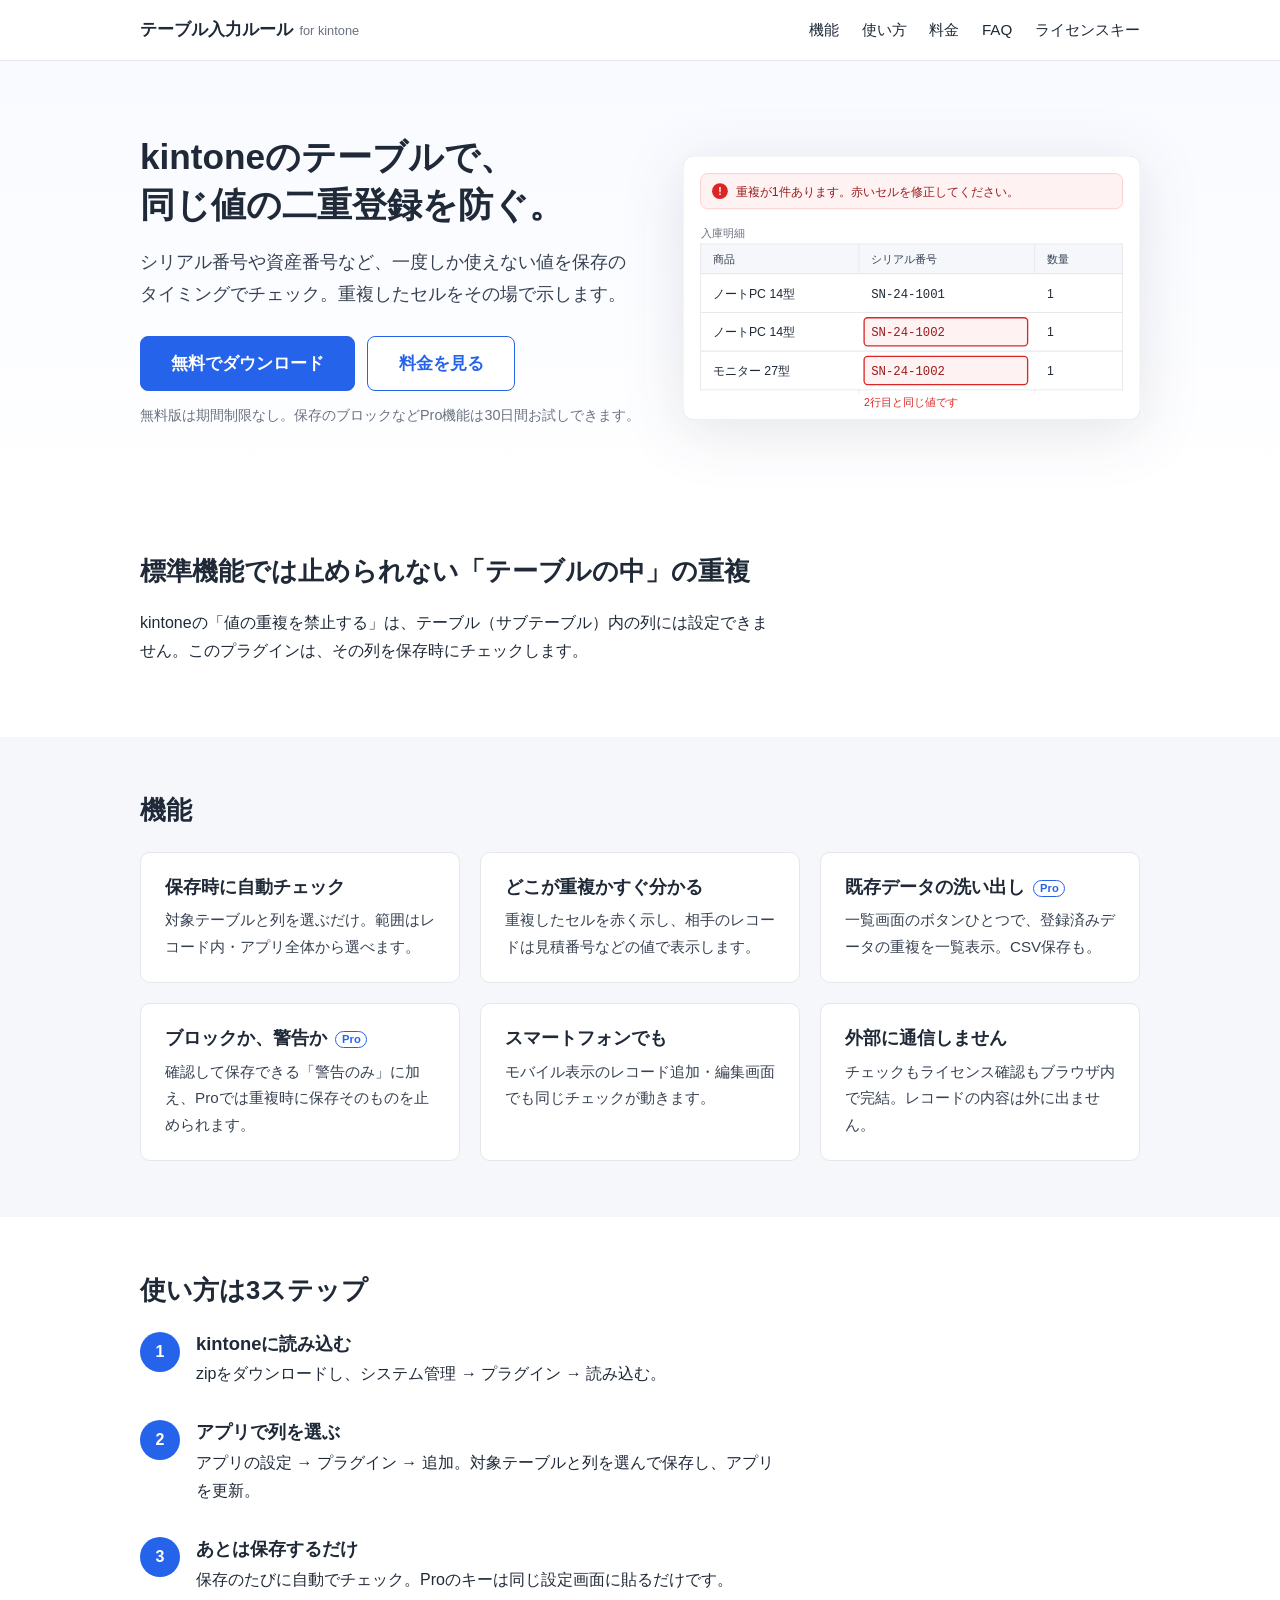
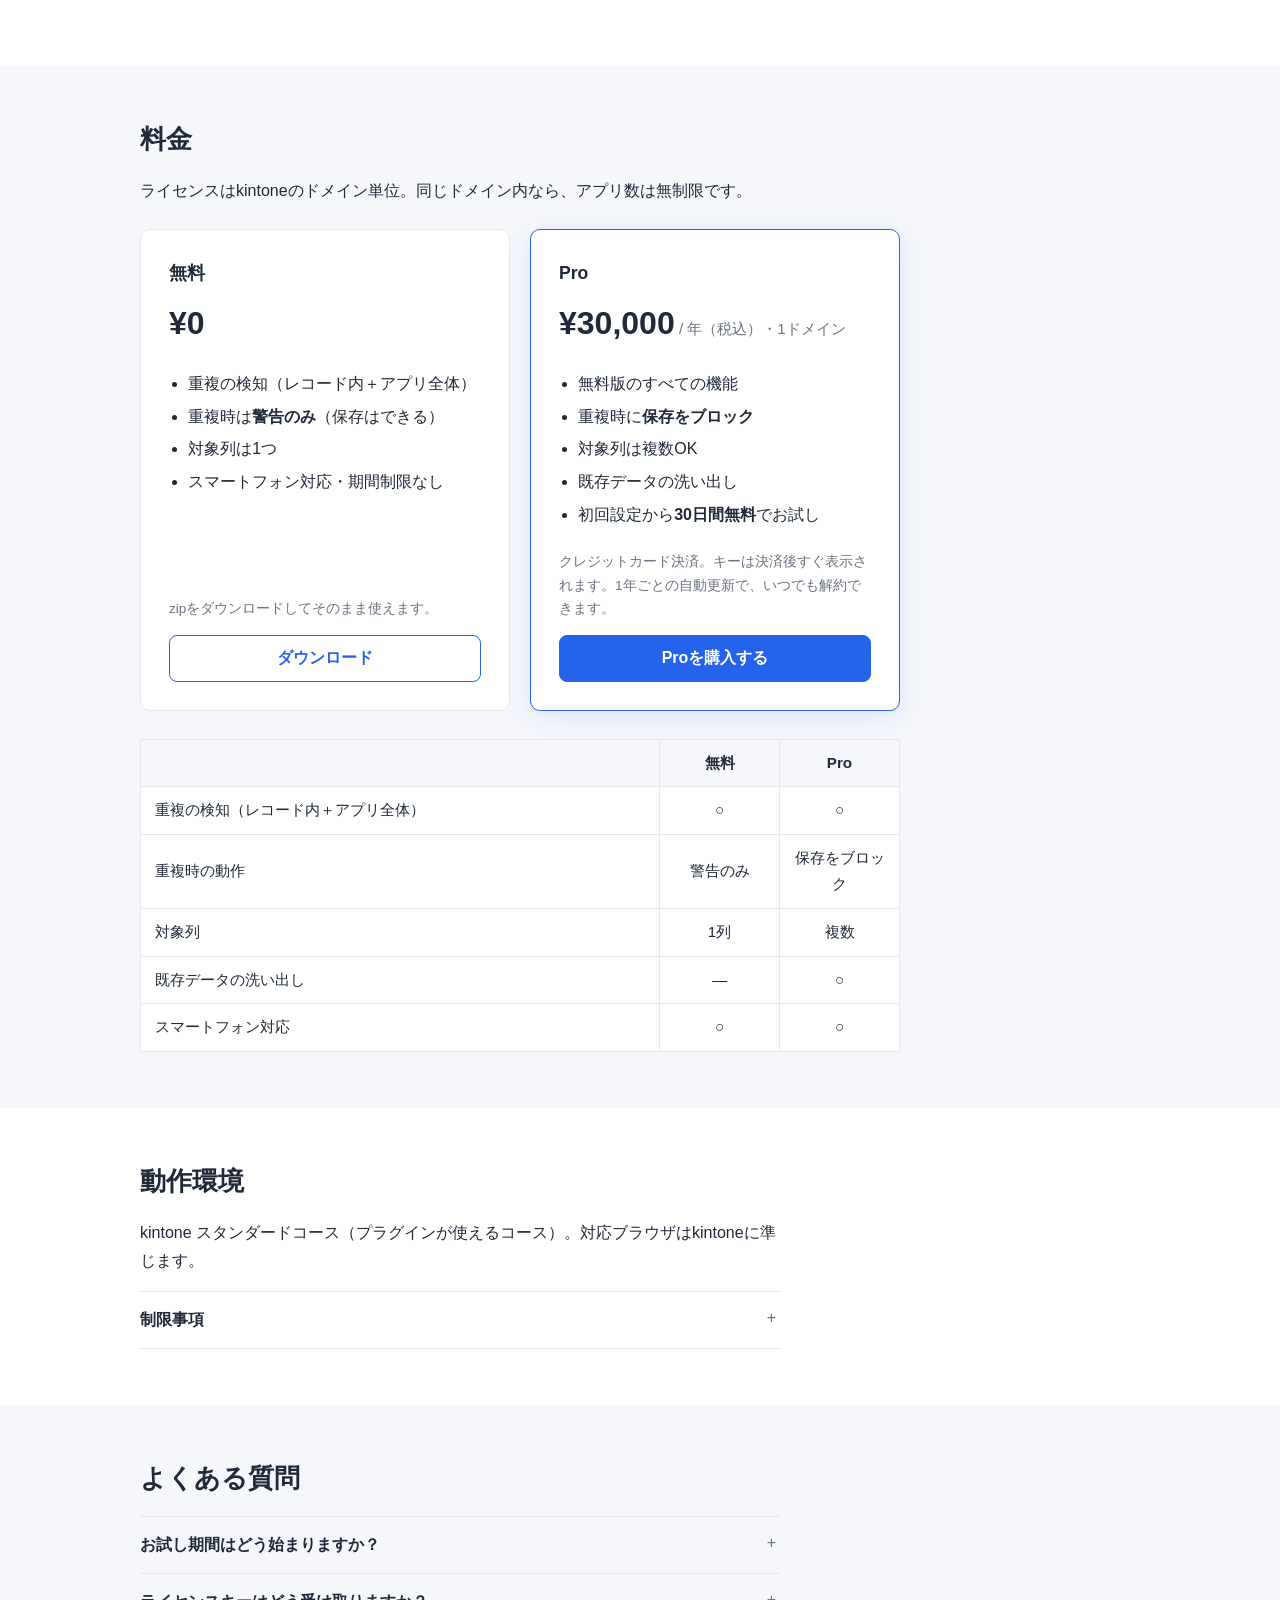
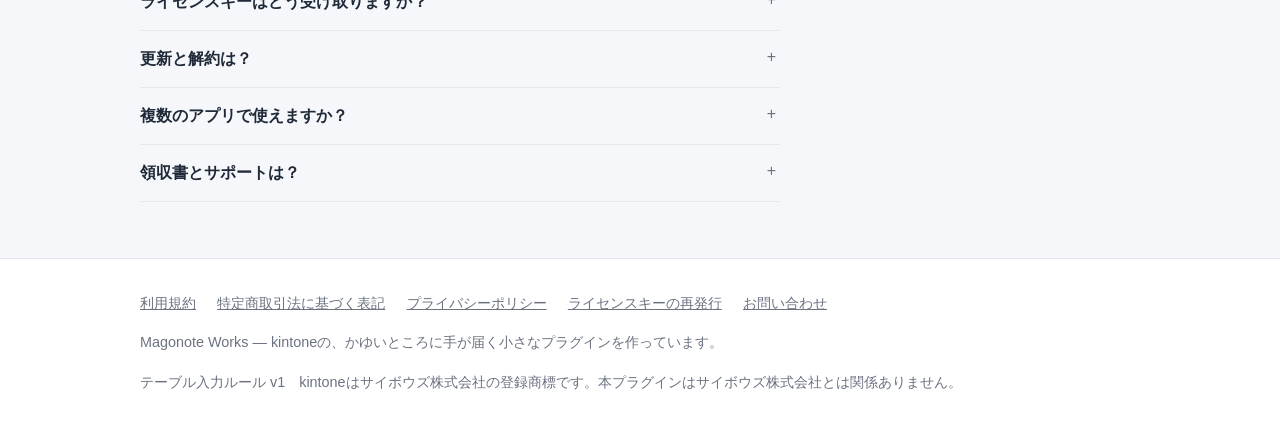
==== index.html @ 671f97a7 "Add files via upload" ====
<!doctype html>
<html lang="ja">
<head>
  <meta charset="utf-8" />
  <meta name="viewport" content="width=device-width, initial-scale=1" />
  <title>テーブル入力ルール — kintoneのテーブルで同じ値の二重登録を防ぐプラグイン</title>
  <meta name="description" content="kintoneのテーブル（サブテーブル）内の指定した列で、シリアル番号や資産番号などの同じ値を二重に登録できないようにするプラグイン。無料で使え、アプリ全体のチェックはProで。" />
  <link rel="stylesheet" href="style.css" />
  <script src="site.config.js"></script>
</head>
<body>
  <header class="site-header">
    <div class="wrap">
      <a class="brand" href="index.html">テーブル入力ルール<small>for kintone</small></a>
      <nav class="nav">
        <a href="#features">機能</a>
        <a href="#howto">使い方</a>
        <a href="#pricing">料金</a>
        <a href="#faq">FAQ</a>
        <a href="license.html">ライセンスキー</a>
      </nav>
    </div>
  </header>

  <section class="hero">
    <div class="wrap hero-grid">
      <div>
        <h1>kintoneのテーブルで、<br />同じ値の二重登録を防ぐ。</h1>
        <p class="lead">シリアル番号や資産番号など、一度しか使えない値を保存のタイミングでチェック。重複したセルをその場で示します。</p>
        <div class="actions">
          <a class="btn btn-primary btn-lg" data-config="downloadPath" href="downloads/table-rules-plugin.zip">無料でダウンロード</a>
          <a class="btn btn-lg" href="#pricing">料金を見る</a>
        </div>
        <p class="note">無料版は期間制限なし。保存のブロックなどPro機能は30日間お試しできます。</p>
      </div>
      <figure class="hero-visual" aria-label="重複したセルにエラーが表示されたテーブルのイメージ">
        <svg viewBox="0 0 520 300" xmlns="http://www.w3.org/2000/svg" role="img">
          <rect x="0" y="0" width="520" height="300" rx="12" fill="#fff" stroke="#e5e7eb" />
          <rect x="20" y="20" width="480" height="40" rx="8" fill="#fef2f2" stroke="#fecaca" />
          <circle cx="42" cy="40" r="9" fill="#dc2626" />
          <text x="42" y="44" font-size="12" font-weight="700" fill="#fff" text-anchor="middle">!</text>
          <text x="60" y="45" font-size="14" fill="#991b1b" font-family="sans-serif">重複が1件あります。赤いセルを修正してください。</text>

          <text x="20" y="92" font-size="13" fill="#6b7280" font-family="sans-serif">入庫明細</text>
          <rect x="20" y="100" width="480" height="34" fill="#f5f7fb" stroke="#e5e7eb" />
          <text x="34" y="122" font-size="13" fill="#374151" font-family="sans-serif">商品</text>
          <text x="214" y="122" font-size="13" fill="#374151" font-family="sans-serif">シリアル番号</text>
          <text x="414" y="122" font-size="13" fill="#374151" font-family="sans-serif">数量</text>
          <line x1="200" y1="100" x2="200" y2="270" stroke="#e5e7eb" />
          <line x1="400" y1="100" x2="400" y2="270" stroke="#e5e7eb" />

          <rect x="20" y="134" width="480" height="44" fill="#fff" stroke="#e5e7eb" />
          <text x="34" y="161" font-size="14" fill="#1f2937" font-family="sans-serif">ノートPC 14型</text>
          <text x="214" y="161" font-size="14" fill="#1f2937" font-family="ui-monospace, monospace">SN-24-1001</text>
          <text x="414" y="161" font-size="14" fill="#1f2937" font-family="sans-serif">1</text>

          <rect x="20" y="178" width="480" height="44" fill="#fff" stroke="#e5e7eb" />
          <text x="34" y="205" font-size="14" fill="#1f2937" font-family="sans-serif">ノートPC 14型</text>
          <rect x="206" y="184" width="186" height="32" rx="4" fill="#fef2f2" stroke="#dc2626" stroke-width="1.5" />
          <text x="214" y="205" font-size="14" fill="#991b1b" font-family="ui-monospace, monospace">SN-24-1002</text>
          <text x="414" y="205" font-size="14" fill="#1f2937" font-family="sans-serif">1</text>

          <rect x="20" y="222" width="480" height="44" fill="#fff" stroke="#e5e7eb" />
          <text x="34" y="249" font-size="14" fill="#1f2937" font-family="sans-serif">モニター 27型</text>
          <rect x="206" y="228" width="186" height="32" rx="4" fill="#fef2f2" stroke="#dc2626" stroke-width="1.5" />
          <text x="214" y="249" font-size="14" fill="#991b1b" font-family="ui-monospace, monospace">SN-24-1002</text>
          <text x="414" y="249" font-size="14" fill="#1f2937" font-family="sans-serif">1</text>

          <text x="206" y="284" font-size="12" fill="#dc2626" font-family="sans-serif">2行目と同じ値です</text>
        </svg>
      </figure>
    </div>
  </section>

  <section id="problem">
    <div class="wrap narrow">
      <h2>標準機能では止められない「テーブルの中」の重複</h2>
      <p>kintoneの「値の重複を禁止する」は、テーブル（サブテーブル）内の列には設定できません。このプラグインは、その列を保存時にチェックします。</p>
    </div>
  </section>

  <section id="features" class="soft">
    <div class="wrap">
      <h2>機能</h2>
      <div class="cards">
        <div class="card">
          <h3>保存時に自動チェック</h3>
          <p>対象テーブルと列を選ぶだけ。範囲はレコード内・アプリ全体から選べます。</p>
        </div>
        <div class="card">
          <h3>どこが重複かすぐ分かる</h3>
          <p>重複したセルを赤く示し、相手のレコードは見積番号などの値で表示します。</p>
        </div>
        <div class="card">
          <h3>既存データの洗い出し <span class="tag">Pro</span></h3>
          <p>一覧画面のボタンひとつで、登録済みデータの重複を一覧表示。CSV保存も。</p>
        </div>
        <div class="card">
          <h3>ブロックか、警告か <span class="tag">Pro</span></h3>
          <p>確認して保存できる「警告のみ」に加え、Proでは重複時に保存そのものを止められます。</p>
        </div>
        <div class="card">
          <h3>スマートフォンでも</h3>
          <p>モバイル表示のレコード追加・編集画面でも同じチェックが動きます。</p>
        </div>
        <div class="card">
          <h3>外部に通信しません</h3>
          <p>チェックもライセンス確認もブラウザ内で完結。レコードの内容は外に出ません。</p>
        </div>
      </div>
    </div>
  </section>

  <section id="howto">
    <div class="wrap narrow">
      <h2>使い方は3ステップ</h2>
      <ol class="steps">
        <li>
          <h3>kintoneに読み込む</h3>
          <p>zipをダウンロードし、システム管理 → プラグイン → 読み込む。</p>
        </li>
        <li>
          <h3>アプリで列を選ぶ</h3>
          <p>アプリの設定 → プラグイン → 追加。対象テーブルと列を選んで保存し、アプリを更新。</p>
        </li>
        <li>
          <h3>あとは保存するだけ</h3>
          <p>保存のたびに自動でチェック。Proのキーは同じ設定画面に貼るだけです。</p>
        </li>
      </ol>
    </div>
  </section>

  <section id="pricing" class="soft">
    <div class="wrap">
      <h2>料金</h2>
      <p class="narrow">ライセンスはkintoneのドメイン単位。同じドメイン内なら、アプリ数は無制限です。</p>
      <div class="plans">
        <div class="plan">
          <div class="name">無料</div>
          <div class="price">¥0</div>
          <ul>
            <li>重複の検知（レコード内＋アプリ全体）</li>
            <li>重複時は<strong>警告のみ</strong>（保存はできる）</li>
            <li>対象列は1つ</li>
            <li>スマートフォン対応・期間制限なし</li>
          </ul>
          <p class="fine">zipをダウンロードしてそのまま使えます。</p>
          <a class="btn" data-config="downloadPath" href="downloads/table-rules-plugin.zip">ダウンロード</a>
        </div>
        <div class="plan featured">
          <div class="name">Pro</div>
          <div class="price">¥30,000<small> / 年（税込）・1ドメイン</small></div>
          <ul>
            <li>無料版のすべての機能</li>
            <li>重複時に<strong>保存をブロック</strong></li>
            <li>対象列は複数OK</li>
            <li>既存データの洗い出し</li>
            <li>初回設定から<strong>30日間無料</strong>でお試し</li>
          </ul>
          <p class="fine">クレジットカード決済。キーは決済後すぐ表示されます。1年ごとの自動更新で、いつでも解約できます。</p>
          <a class="btn btn-primary" data-config="paymentLink" href="#">Proを購入する</a>
        </div>
      </div>

      <table class="compare">
        <thead><tr><th></th><th>無料</th><th>Pro</th></tr></thead>
        <tbody>
          <tr><td>重複の検知（レコード内＋アプリ全体）</td><td>○</td><td>○</td></tr>
          <tr><td>重複時の動作</td><td>警告のみ</td><td>保存をブロック</td></tr>
          <tr><td>対象列</td><td>1列</td><td>複数</td></tr>
          <tr><td>既存データの洗い出し</td><td>—</td><td>○</td></tr>
          <tr><td>スマートフォン対応</td><td>○</td><td>○</td></tr>
        </tbody>
      </table>
    </div>
  </section>

  <section id="requirements">
    <div class="wrap narrow">
      <h2>動作環境</h2>
      <p>kintone スタンダードコース（プラグインが使えるコース）。対応ブラウザはkintoneに準じます。</p>
      <details class="disclosure">
        <summary>制限事項</summary>
        <ul class="limits">
          <li>チェックは、保存するユーザーが閲覧できるレコードの範囲で行います。</li>
          <li>サーバー側の保証ではないため、複数人がまったく同時に保存すると両方が保存されることがあります。</li>
          <li>CSV読み込み・REST API・他のカスタマイズによる保存は対象外です。</li>
          <li>編集画面を開いた時点で入っていた値は検証済みとみなします。</li>
          <li>同じ値を持つ既存レコードは500件まで検知します。</li>
          <li>「重複を洗い出す」はPC画面のみです。</li>
        </ul>
      </details>
    </div>
  </section>

  <section id="faq" class="soft">
    <div class="wrap narrow">
      <h2>よくある質問</h2>
      <details class="disclosure">
        <summary>お試し期間はどう始まりますか？</summary>
        <p>設定を最初に保存した日から30日間、Proの機能が使えます。申し込みは不要です。終了後は自動的に無料版の動作（警告のみ・1列）に戻り、保存が止まることはありません。</p>
      </details>
      <details class="disclosure">
        <summary>ライセンスキーはどう受け取りますか？</summary>
        <p>決済完了後のページに表示されます。プラグインの設定画面の「ライセンス」欄に貼り付けて保存してください。</p>
      </details>
      <details class="disclosure">
        <summary>更新と解約は？</summary>
        <p>1年ごとに自動更新です。更新後は<a href="license.html">ライセンスキーのページ</a>で新しいキーを取得できます。解約はいつでも可能で、有効期限まではProが使えます。</p>
      </details>
      <details class="disclosure">
        <summary>複数のアプリで使えますか？</summary>
        <p>はい。ライセンスはドメイン単位なので、同じkintone環境内ならアプリ数に制限はありません。</p>
      </details>
      <details class="disclosure">
        <summary>領収書とサポートは？</summary>
        <p>決済時にStripeから領収書メールが届きます。お問い合わせはメールで受け付けています（個人開発のため、返信に数日いただくことがあります）。</p>
      </details>
    </div>
  </section>

  <footer class="site-footer">
    <div class="wrap">
      <p>
        <a href="terms.html">利用規約</a>
        <a href="tokushoho.html">特定商取引法に基づく表記</a>
        <a href="privacy.html">プライバシーポリシー</a>
        <a href="license.html">ライセンスキーの再発行</a>
        <a data-config="contactEmail" href="#">お問い合わせ</a>
      </p>
      <p>Magonote Works — kintoneの、かゆいところに手が届く小さなプラグインを作っています。</p>
      <p>テーブル入力ルール v<span data-config="version">1</span>　kintoneはサイボウズ株式会社の登録商標です。本プラグインはサイボウズ株式会社とは関係ありません。</p>
    </div>
  </footer>
</body>
</html>
---- style.css ----
:root {
  --primary: #2563eb;
  --primary-dark: #1d4ed8;
  --text: #1f2937;
  --muted: #6b7280;
  --line: #e5e7eb;
  --bg-soft: #f5f7fb;
  --ok: #16a34a;
  --warn: #b45309;
  --warn-bg: #fff7ed;
  --err: #b91c1c;
  --err-bg: #fef2f2;
  --radius: 10px;
}
* { box-sizing: border-box; }
html { scroll-behavior: smooth; }
body {
  margin: 0;
  font-family: -apple-system, BlinkMacSystemFont, "Helvetica Neue", "Hiragino Sans", "Hiragino Kaku Gothic ProN", "Noto Sans JP", Meiryo, sans-serif;
  color: var(--text);
  line-height: 1.75;
  background: #fff;
}
a { color: var(--primary); }
h1, h2, h3 { line-height: 1.35; margin: 0 0 0.6em; }
h2 { font-size: 1.6rem; }
h3 { font-size: 1.15rem; }
p { margin: 0 0 1em; }
code { background: var(--bg-soft); padding: 0.1em 0.4em; border-radius: 4px; font-size: 0.95em; }

.wrap { max-width: 1040px; margin: 0 auto; padding: 0 20px; }
/* 本文は1行40字程度まで（WCAG 1.4.8 の日本語目安）。見出しの左端は他のセクションと揃える */
.wrap.narrow > p, .wrap.narrow .steps, .wrap.narrow .disclosure, p.narrow { max-width: 640px; }

/* header */
.site-header { border-bottom: 1px solid var(--line); background: #fff; position: sticky; top: 0; z-index: 10; }
.site-header .wrap { display: flex; align-items: center; justify-content: space-between; height: 60px; }
.brand { font-weight: 700; text-decoration: none; color: var(--text); font-size: 1.05rem; }
.brand small { color: var(--muted); font-weight: 400; margin-left: 0.5em; font-size: 0.8rem; }
.nav a { color: var(--text); text-decoration: none; margin-left: 1.2em; font-size: 0.95rem; }
.nav a:hover { color: var(--primary); }
@media (max-width: 640px) { .nav { display: none; } }

/* buttons */
.btn {
  display: inline-block; padding: 0.7em 1.4em; border-radius: 8px; font-weight: 600; text-decoration: none;
  border: 1px solid var(--primary); color: var(--primary); background: #fff; cursor: pointer; font-size: 1rem; line-height: 1.4;
}
.btn:hover { background: var(--bg-soft); }
.btn-primary { background: var(--primary); color: #fff; }
.btn-primary:hover { background: var(--primary-dark); }
.btn-lg { padding: 0.9em 1.8em; font-size: 1.05rem; }
.btn[disabled] { opacity: 0.6; cursor: default; }

/* hero */
.hero { padding: 72px 0 56px; background: linear-gradient(180deg, #f8faff 0%, #fff 100%); }
.hero h1 { font-size: 2.2rem; margin-bottom: 0.5em; }
.hero .lead { font-size: 1.15rem; color: #374151; max-width: 560px; }
.hero .actions { margin-top: 1.6em; display: flex; gap: 12px; flex-wrap: wrap; }
.hero .note { color: var(--muted); font-size: 0.9rem; margin-top: 0.8em; }
.hero-grid { display: grid; grid-template-columns: 1.1fr 1fr; gap: 40px; align-items: center; }
.hero-visual { margin: 0; }
.hero-visual svg { width: 100%; height: auto; display: block; filter: drop-shadow(0 10px 30px rgba(31, 41, 55, 0.12)); }
@media (max-width: 820px) { .hero-grid { grid-template-columns: 1fr; gap: 28px; } }
@media (max-width: 640px) { .hero { padding: 48px 0 36px; } .hero h1 { font-size: 1.6rem; } }

section { padding: 56px 0; }
section h2 { margin-bottom: 0.8em; }
section.soft { background: var(--bg-soft); }
.section-lead { color: var(--muted); max-width: 720px; }

/* cards */
.cards { display: grid; grid-template-columns: repeat(auto-fit, minmax(260px, 1fr)); gap: 20px; margin-top: 24px; }
.card { background: #fff; border: 1px solid var(--line); border-radius: var(--radius); padding: 22px 24px; }
.card h3 { margin-bottom: 0.4em; }
.card p { margin: 0; color: #374151; font-size: 0.95rem; }
.tag { display: inline-block; font-size: 0.7rem; font-weight: 700; color: var(--primary); border: 1px solid var(--primary); border-radius: 999px; padding: 0 0.5em; vertical-align: middle; margin-left: 0.3em; }

/* steps */
.steps { counter-reset: step; list-style: none; padding: 0; margin: 24px 0 0; display: grid; gap: 16px; }
.steps li { position: relative; padding-left: 56px; }
.steps li::before {
  counter-increment: step; content: counter(step);
  position: absolute; left: 0; top: 0; width: 40px; height: 40px; border-radius: 50%;
  background: var(--primary); color: #fff; font-weight: 700; display: flex; align-items: center; justify-content: center;
}
.steps h3 { margin-bottom: 0.2em; }

/* pricing */
.plans { display: grid; grid-template-columns: repeat(auto-fit, minmax(280px, 1fr)); gap: 20px; margin-top: 24px; max-width: 760px; align-items: stretch; }
.plan { background: #fff; border: 1px solid var(--line); border-radius: var(--radius); padding: 28px; display: flex; flex-direction: column; }
.plan.featured { border-color: var(--primary); box-shadow: 0 6px 24px rgba(37, 99, 235, 0.12); }
.plan .name { font-size: 1.1rem; font-weight: 700; }
.plan .price { font-size: 2rem; font-weight: 700; margin: 0.2em 0; }
.plan .price small { font-size: 0.95rem; font-weight: 400; color: var(--muted); }
.plan ul { padding-left: 1.2em; margin: 0.8em 0 1em; flex: 1; }
.plan li { margin-bottom: 0.3em; }
.plan .btn { text-align: center; }
.plan .fine { color: var(--muted); font-size: 0.85rem; margin: 0 0 1em; }

/* lists */
.limits { padding-left: 1.2em; }
.limits li { margin-bottom: 0.4em; }
.faq dt { font-weight: 700; margin-top: 1.2em; }
.faq dd { margin: 0.3em 0 0; color: #374151; }

/* compare table */
table.compare { border-collapse: collapse; width: 100%; max-width: 760px; margin-top: 28px; background: #fff; font-size: 0.95rem; }
table.compare th:not(:first-child), table.compare td:not(:first-child) { text-align: center; width: 120px; }
table.compare th, table.compare td { border: 1px solid var(--line); padding: 10px 14px; text-align: left; }
table.compare th { background: var(--bg-soft); }

/* disclosure */
.disclosure { border-top: 1px solid var(--line); }
.disclosure:last-of-type { border-bottom: 1px solid var(--line); }
.disclosure summary { cursor: pointer; padding: 14px 0; font-weight: 600; list-style: none; position: relative; padding-right: 28px; }
.disclosure summary::-webkit-details-marker { display: none; }
.disclosure summary::after { content: "+"; position: absolute; right: 4px; top: 12px; color: var(--muted); font-weight: 400; }
.disclosure[open] summary::after { content: "−"; }
.disclosure p, .disclosure ul { margin: 0 0 16px; color: #374151; }
.disclosure ul { padding-left: 1.2em; }
.disclosure li { margin-bottom: 0.4em; }

/* footer */
.site-footer { border-top: 1px solid var(--line); padding: 32px 0; color: var(--muted); font-size: 0.9rem; }
.site-footer a { color: var(--muted); margin-right: 1.2em; }

/* license page */
.license-box { background: #fff; border: 1px solid var(--line); border-radius: var(--radius); padding: 28px; max-width: 760px; }
.license-key { width: 100%; font-family: ui-monospace, SFMono-Regular, Menlo, Consolas, monospace; font-size: 0.9rem; padding: 12px; border: 1px solid var(--line); border-radius: 8px; resize: vertical; }
.status { padding: 12px 16px; border-radius: 8px; margin-bottom: 1em; }
.status.ok { background: #f0fdf4; color: var(--ok); }
.status.warn { background: var(--warn-bg); color: var(--warn); }
.status.err { background: var(--err-bg); color: var(--err); }
.form-row { margin-bottom: 1em; }
.form-row label { display: block; font-weight: 600; margin-bottom: 0.3em; }
.form-row input { width: 100%; padding: 10px 12px; border: 1px solid var(--line); border-radius: 8px; font-size: 1rem; }
.meta { color: var(--muted); font-size: 0.9rem; }

/* legal pages */
.legal { max-width: 760px; }
.legal h2 { font-size: 1.2rem; margin-top: 2em; }
.legal table { border-collapse: collapse; width: 100%; }
.legal th, .legal td { border: 1px solid var(--line); padding: 10px 14px; text-align: left; vertical-align: top; }
.legal th { background: var(--bg-soft); width: 32%; font-weight: 600; }
.legal ol, .legal ul { padding-left: 1.4em; }
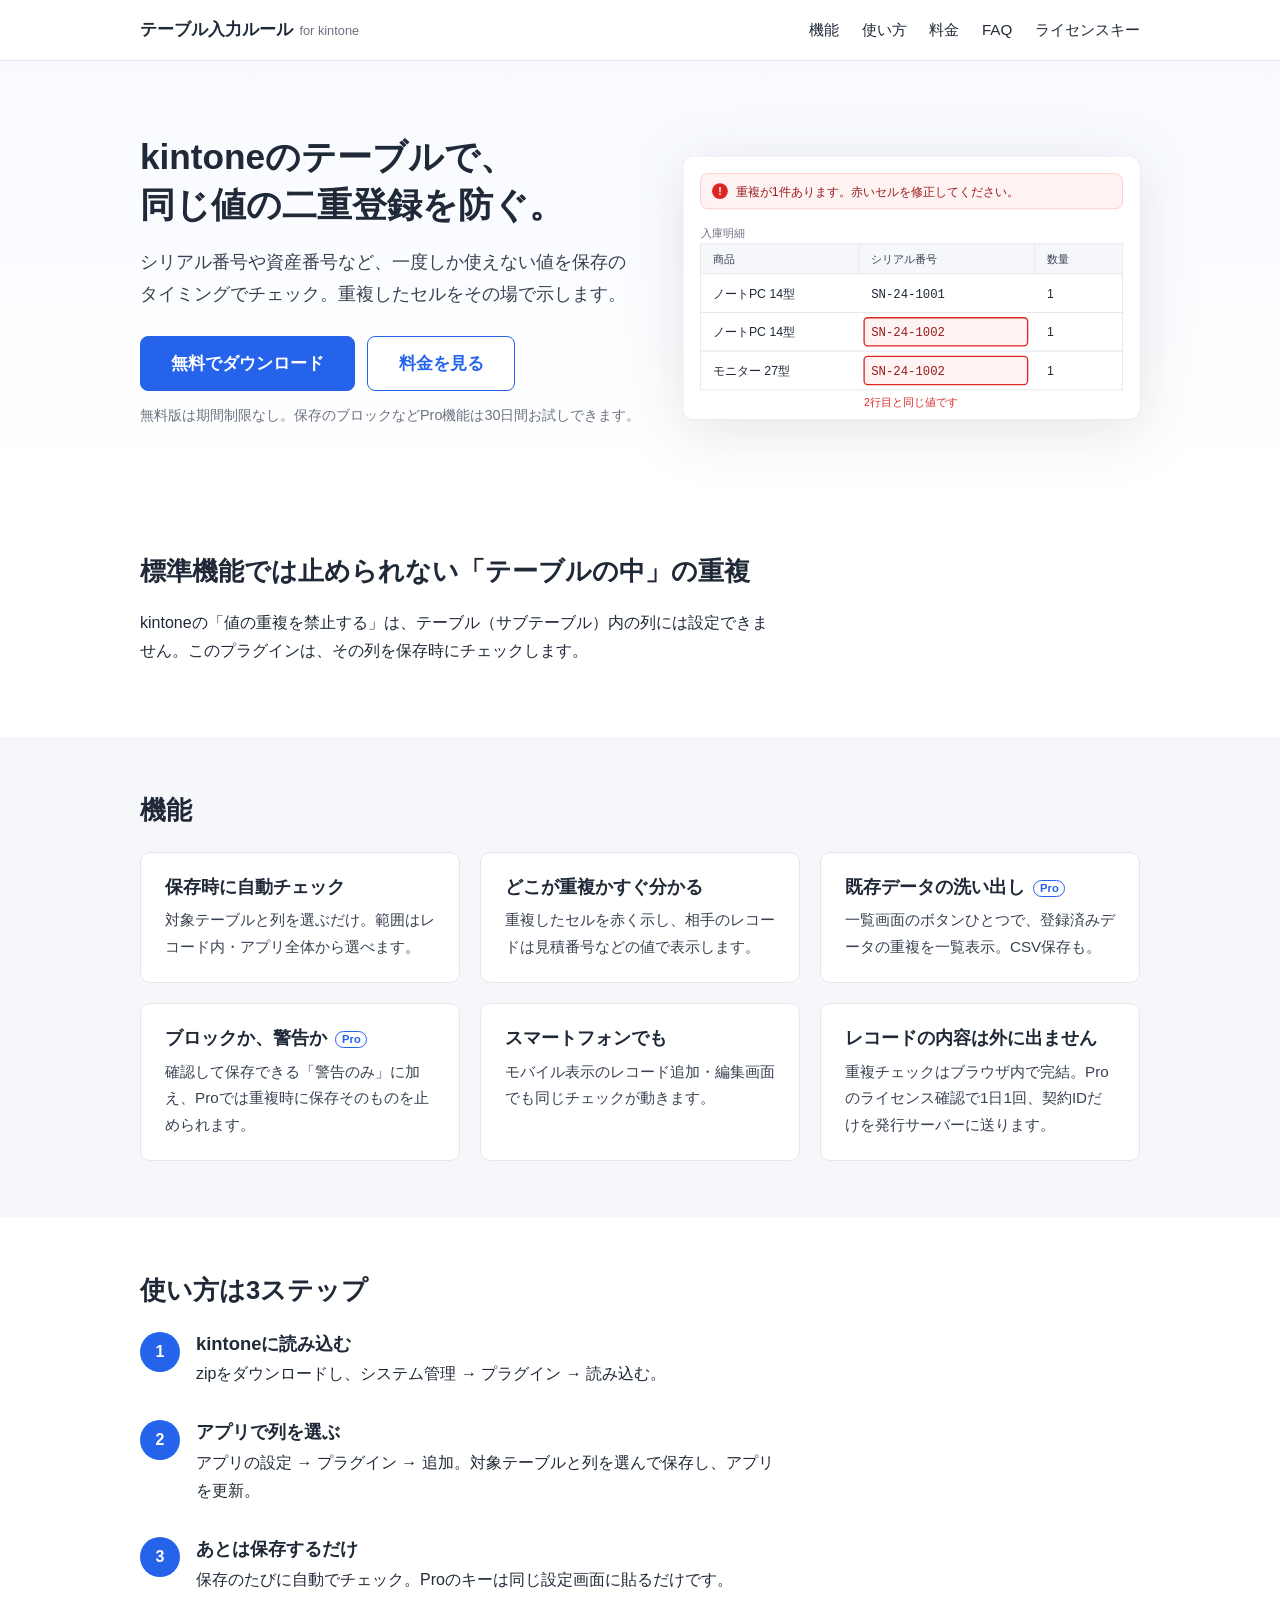
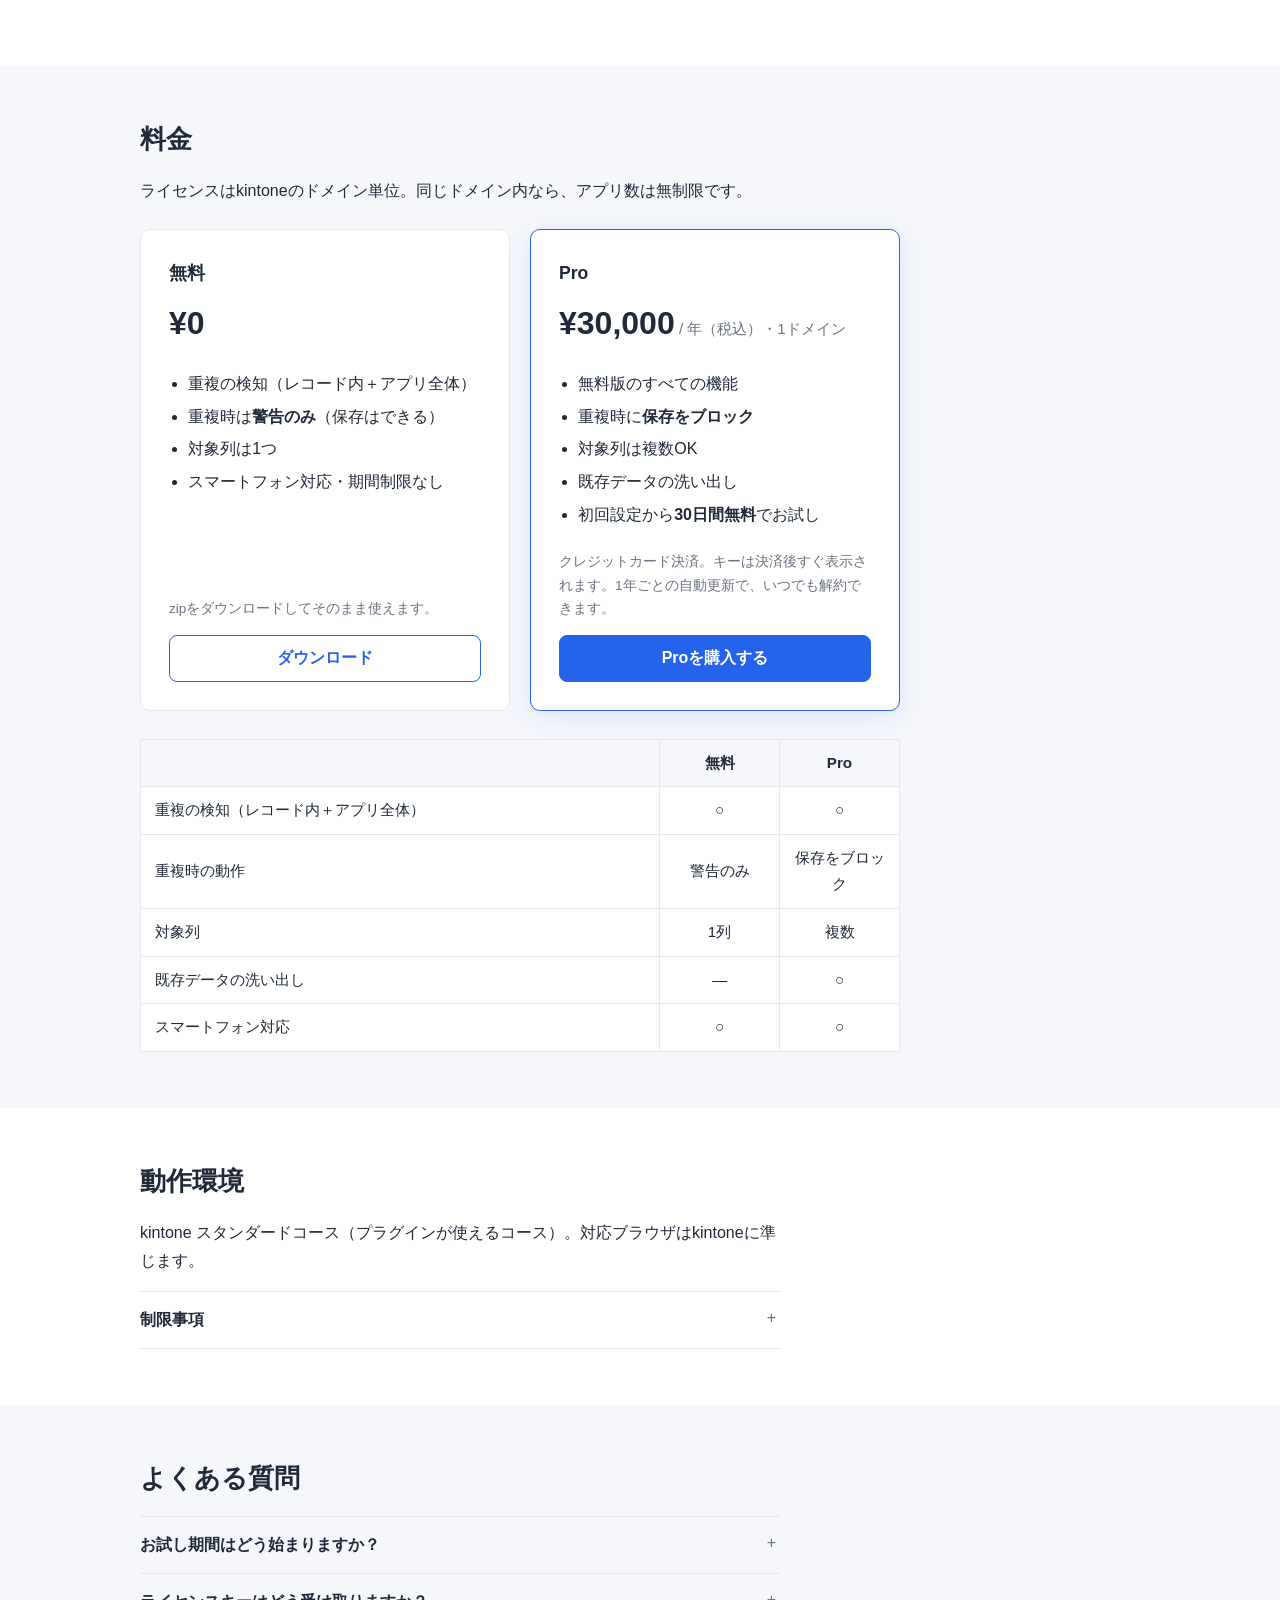
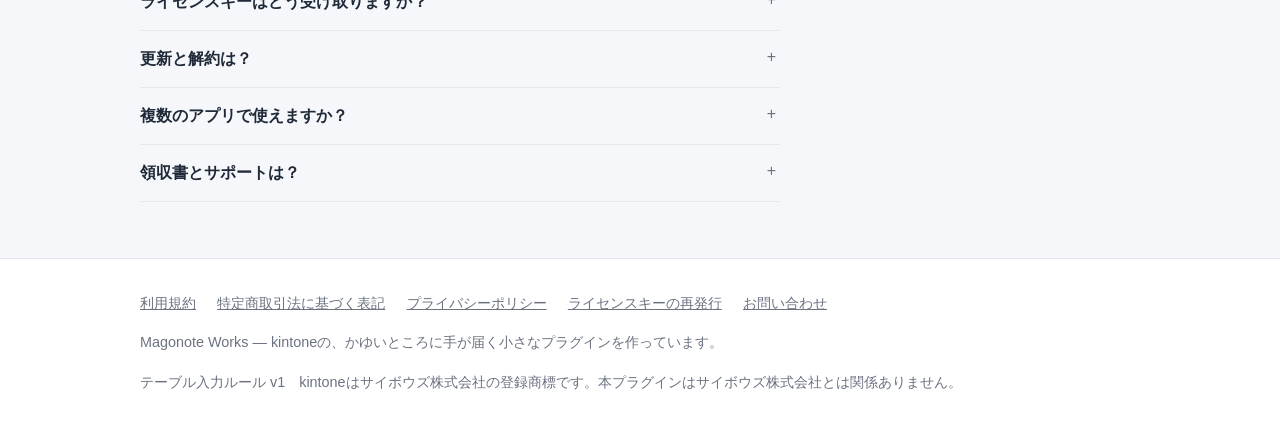
==== commit a41ca115: "ライセンスの失効確認に合わせて文言を更新、ドメイン変更を自由化" ====
--- a/index.html
+++ b/index.html
@@ -104,8 +104,8 @@
           <p>モバイル表示のレコード追加・編集画面でも同じチェックが動きます。</p>
         </div>
         <div class="card">
-          <h3>外部に通信しません</h3>
-          <p>チェックもライセンス確認もブラウザ内で完結。レコードの内容は外に出ません。</p>
+          <h3>レコードの内容は外に出ません</h3>
+          <p>重複チェックはブラウザ内で完結。Proのライセンス確認で1日1回、契約IDだけを発行サーバーに送ります。</p>
         </div>
       </div>
     </div>
